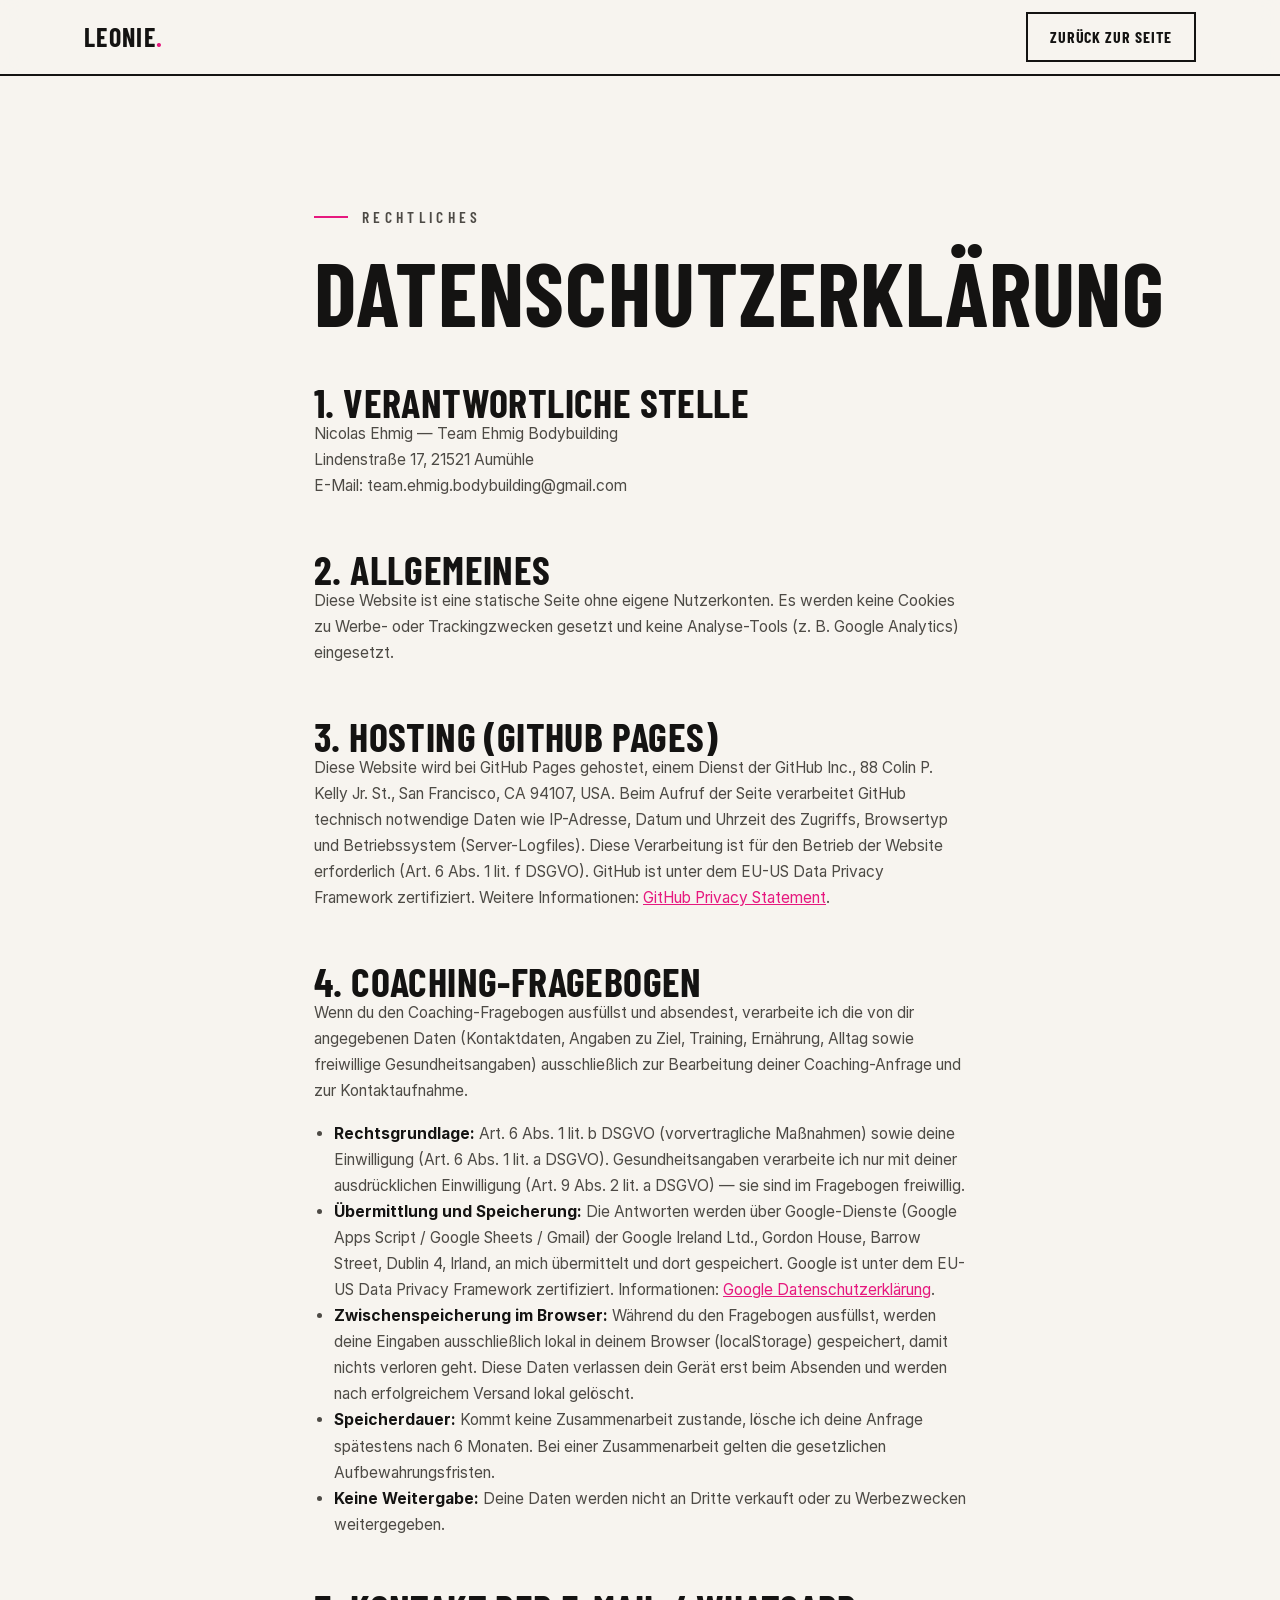
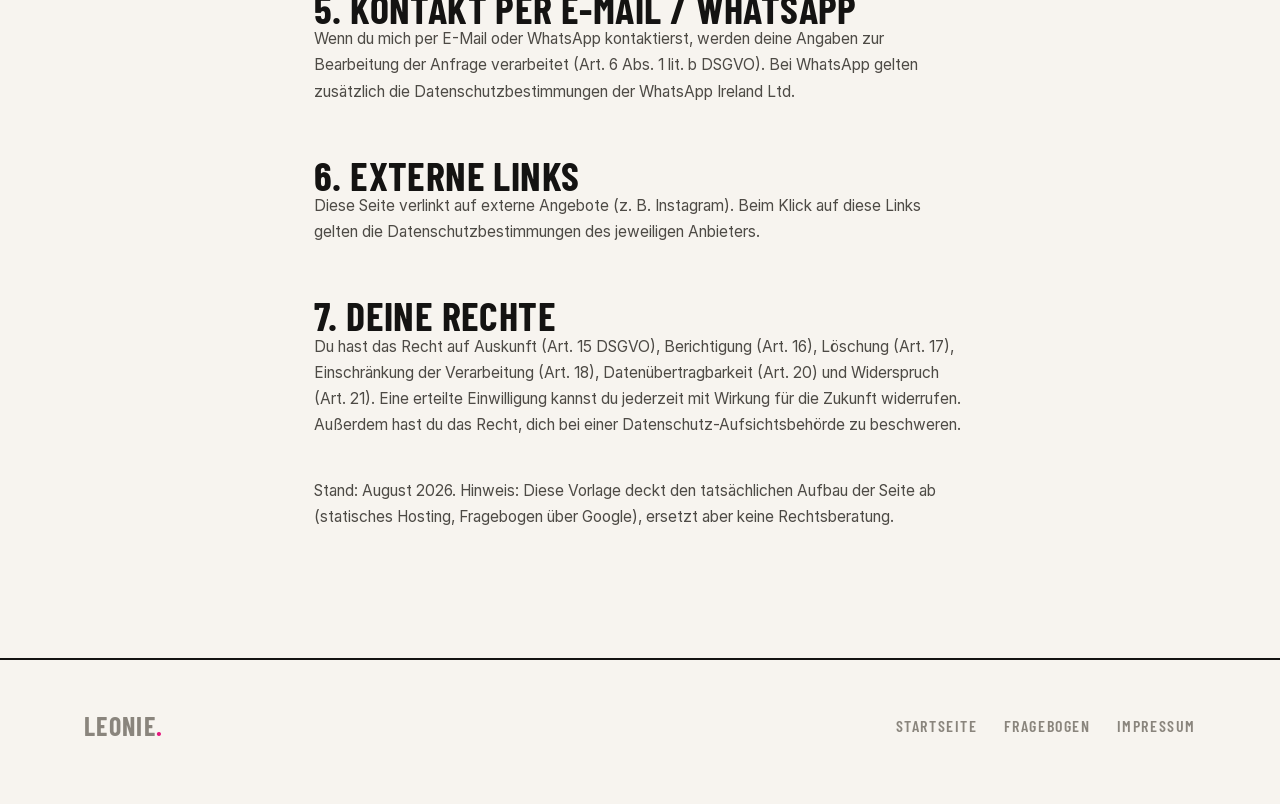
==== datenschutz.html @ c9018545 "Leonie Coaching Website — Launch-Stand" ====
<!DOCTYPE html>
<html lang="de">
<head>
<meta charset="utf-8">
<meta name="viewport" content="width=device-width, initial-scale=1">
<title>Datenschutzerklärung — Leonie</title>
<meta name="robots" content="noindex">
<link rel="icon" href="data:image/svg+xml,<svg xmlns='http://www.w3.org/2000/svg' viewBox='0 0 32 32'><rect width='32' height='32' rx='6' fill='%23141312'/><text x='16' y='23' font-size='20' font-family='sans-serif' font-weight='bold' fill='%23ff2f92' text-anchor='middle'>L</text></svg>">
<link rel="stylesheet" href="assets/css/style.css">
</head>
<body>

<nav class="nav">
  <div class="wrap nav-inner">
    <a class="logo" href="index.html">Leonie<span>.</span></a>
    <div class="nav-links">
      <a class="btn" href="index.html"><span>Zurück zur Seite</span></a>
    </div>
  </div>
</nav>

<main>
  <section>
    <div class="wrap legal">
      <p class="eyebrow">Rechtliches</p>
      <h1>Datenschutzerklärung</h1>

      <h2>1. Verantwortliche Stelle</h2>
      <p>
        Nicolas Ehmig — Team Ehmig Bodybuilding<br>
        Lindenstraße 17, 21521 Aumühle<br>
        E-Mail: team.ehmig.bodybuilding@gmail.com
      </p>

      <h2>2. Allgemeines</h2>
      <p>Diese Website ist eine statische Seite ohne eigene Nutzerkonten. Es werden keine Cookies zu Werbe- oder Trackingzwecken gesetzt und keine Analyse-Tools (z. B. Google Analytics) eingesetzt.</p>

      <h2>3. Hosting (GitHub Pages)</h2>
      <p>Diese Website wird bei GitHub Pages gehostet, einem Dienst der GitHub Inc., 88 Colin P. Kelly Jr. St., San Francisco, CA 94107, USA. Beim Aufruf der Seite verarbeitet GitHub technisch notwendige Daten wie IP-Adresse, Datum und Uhrzeit des Zugriffs, Browsertyp und Betriebssystem (Server-Logfiles). Diese Verarbeitung ist für den Betrieb der Website erforderlich (Art. 6 Abs. 1 lit. f DSGVO). GitHub ist unter dem EU-US Data Privacy Framework zertifiziert. Weitere Informationen: <a href="https://docs.github.com/de/site-policy/privacy-policies/github-general-privacy-statement" target="_blank" rel="noopener">GitHub Privacy Statement</a>.</p>

      <h2>4. Coaching-Fragebogen</h2>
      <p>Wenn du den Coaching-Fragebogen ausfüllst und absendest, verarbeite ich die von dir angegebenen Daten (Kontaktdaten, Angaben zu Ziel, Training, Ernährung, Alltag sowie freiwillige Gesundheitsangaben) ausschließlich zur Bearbeitung deiner Coaching-Anfrage und zur Kontaktaufnahme.</p>
      <ul>
        <li><strong>Rechtsgrundlage:</strong> Art. 6 Abs. 1 lit. b DSGVO (vorvertragliche Maßnahmen) sowie deine Einwilligung (Art. 6 Abs. 1 lit. a DSGVO). Gesundheitsangaben verarbeite ich nur mit deiner ausdrücklichen Einwilligung (Art. 9 Abs. 2 lit. a DSGVO) — sie sind im Fragebogen freiwillig.</li>
        <li><strong>Übermittlung und Speicherung:</strong> Die Antworten werden über Google-Dienste (Google Apps Script / Google Sheets / Gmail) der Google Ireland Ltd., Gordon House, Barrow Street, Dublin 4, Irland, an mich übermittelt und dort gespeichert. Google ist unter dem EU-US Data Privacy Framework zertifiziert. Informationen: <a href="https://policies.google.com/privacy" target="_blank" rel="noopener">Google Datenschutzerklärung</a>.</li>
        <li><strong>Zwischenspeicherung im Browser:</strong> Während du den Fragebogen ausfüllst, werden deine Eingaben ausschließlich lokal in deinem Browser (localStorage) gespeichert, damit nichts verloren geht. Diese Daten verlassen dein Gerät erst beim Absenden und werden nach erfolgreichem Versand lokal gelöscht.</li>
        <li><strong>Speicherdauer:</strong> Kommt keine Zusammenarbeit zustande, lösche ich deine Anfrage spätestens nach 6 Monaten. Bei einer Zusammenarbeit gelten die gesetzlichen Aufbewahrungsfristen.</li>
        <li><strong>Keine Weitergabe:</strong> Deine Daten werden nicht an Dritte verkauft oder zu Werbezwecken weitergegeben.</li>
      </ul>

      <h2>5. Kontakt per E-Mail / WhatsApp</h2>
      <p>Wenn du mich per E-Mail oder WhatsApp kontaktierst, werden deine Angaben zur Bearbeitung der Anfrage verarbeitet (Art. 6 Abs. 1 lit. b DSGVO). Bei WhatsApp gelten zusätzlich die Datenschutzbestimmungen der WhatsApp Ireland Ltd.</p>

      <h2>6. Externe Links</h2>
      <p>Diese Seite verlinkt auf externe Angebote (z. B. Instagram). Beim Klick auf diese Links gelten die Datenschutzbestimmungen des jeweiligen Anbieters.</p>

      <h2>7. Deine Rechte</h2>
      <p>Du hast das Recht auf Auskunft (Art. 15 DSGVO), Berichtigung (Art. 16), Löschung (Art. 17), Einschränkung der Verarbeitung (Art. 18), Datenübertragbarkeit (Art. 20) und Widerspruch (Art. 21). Eine erteilte Einwilligung kannst du jederzeit mit Wirkung für die Zukunft widerrufen. Außerdem hast du das Recht, dich bei einer Datenschutz-Aufsichtsbehörde zu beschweren.</p>

      <p class="foot-note" style="margin-top:40px">Stand: August 2026. Hinweis: Diese Vorlage deckt den tatsächlichen Aufbau der Seite ab (statisches Hosting, Fragebogen über Google), ersetzt aber keine Rechtsberatung.</p>
    </div>
  </section>
</main>

<footer>
  <div class="wrap">
    <div class="foot-inner">
      <a class="logo" href="index.html">Leonie<span>.</span></a>
      <div class="foot-links">
        <a href="index.html">Startseite</a>
        <a href="fragebogen.html">Fragebogen</a>
        <a href="impressum.html">Impressum</a>
      </div>
    </div>
  </div>
</footer>

</body>
</html>
---- assets/css/style.css ----
/* Leonie Coaching v2 — Helles Editorial-System (Magazin-Look) */

@font-face {
  font-family: 'Barlow Condensed';
  src: url('../fonts/BarlowCondensed-Bold.ttf') format('truetype');
  font-weight: 700;
  font-display: swap;
}
@font-face {
  font-family: 'Barlow Condensed';
  src: url('../fonts/BarlowCondensed-SemiBold.ttf') format('truetype');
  font-weight: 600;
  font-display: swap;
}
@font-face {
  font-family: 'Inter';
  src: url('../fonts/Inter-Regular.ttf') format('truetype');
  font-weight: 400;
  font-display: swap;
}
@font-face {
  font-family: 'Inter';
  src: url('../fonts/Inter-Bold.ttf') format('truetype');
  font-weight: 700;
  font-display: swap;
}

:root {
  --paper: #f7f4ef;        /* warmes Papier */
  --paper-2: #efeae2;      /* dunkleres Papier für Wechsel-Sektionen */
  --ink: #141312;          /* fast-schwarze Tinte */
  --ink-soft: #4d4a45;
  --ink-dim: #8a857d;
  --pink: #e6187e;         /* Leonie-Pink, auf Papier leicht vertieft */
  --pink-bright: #ff2f92;
  --pink-soft: rgba(230, 24, 126, 0.09);
  --rule: #d9d2c7;         /* Linien */
  --rule-dark: #141312;
  --maxw: 1240px;
  --pad: clamp(20px, 5vw, 72px);
}

* { box-sizing: border-box; }

html { scroll-behavior: smooth; scroll-padding-top: 92px; }

body {
  margin: 0;
  background: var(--paper);
  color: var(--ink);
  font-family: 'Inter', system-ui, -apple-system, 'Segoe UI', sans-serif;
  font-size: 17px;
  line-height: 1.68;
  -webkit-font-smoothing: antialiased;
}

img { max-width: 100%; display: block; }
a { color: inherit; }

h1, h2, h3, .display {
  font-family: 'Barlow Condensed', 'Inter', sans-serif;
  font-weight: 700;
  text-transform: uppercase;
  letter-spacing: 0.01em;
  line-height: 0.92;
  margin: 0;
}
h1 { font-size: clamp(52px, 10.5vw, 148px); }
h2 { font-size: clamp(40px, 6.5vw, 88px); }
h3 { font-size: clamp(22px, 2.6vw, 30px); line-height: 1.02; text-wrap: balance; }
p { margin: 0 0 1em; color: var(--ink-soft); }
strong { color: var(--ink); }

:focus-visible {
  outline: 2px solid var(--pink);
  outline-offset: 3px;
  border-radius: 2px;
}

.wrap { max-width: var(--maxw); margin: 0 auto; padding: 0 var(--pad); }
section { padding: clamp(72px, 10vw, 140px) 0; }

.eyebrow {
  font-family: 'Barlow Condensed', sans-serif; font-weight: 600;
  font-size: 15px; letter-spacing: 0.28em; text-transform: uppercase;
  color: var(--pink); margin: 0 0 20px; display: flex; align-items: center; gap: 14px;
}
.eyebrow::before { content: ''; width: 34px; height: 2px; background: var(--pink); }
.lead { font-size: clamp(17px, 2vw, 21px); color: var(--ink-soft); max-width: 58ch; }
.accent { color: var(--pink); }

/* Editorial-Linien */
.rule-top { border-top: 2px solid var(--rule-dark); }
.section-head {
  display: flex; justify-content: space-between; align-items: flex-end; gap: 24px;
  border-bottom: 2px solid var(--rule-dark); padding-bottom: 26px; margin-bottom: 0;
}
.section-head .index {
  font-family: 'Barlow Condensed', sans-serif; font-weight: 600;
  font-size: 15px; letter-spacing: .2em; color: var(--ink-dim); white-space: nowrap; padding-bottom: 10px;
}

/* ---------- Buttons ---------- */
.btn {
  display: inline-flex; align-items: center; justify-content: center; gap: 10px;
  padding: 16px 30px; border: 2px solid var(--ink); border-radius: 0;
  font-family: 'Barlow Condensed', sans-serif; font-weight: 700; font-size: 18px;
  letter-spacing: .06em; text-transform: uppercase;
  text-decoration: none; cursor: pointer; background: transparent; color: var(--ink);
  transition: background .2s ease, color .2s ease, transform .2s ease, border-color .2s ease;
  min-height: 48px;
}
.btn:hover { transform: translate(-2px, -2px); box-shadow: 4px 4px 0 var(--ink); }
.btn:active { transform: none; box-shadow: none; }
.btn-primary { background: var(--pink); border-color: var(--pink); color: #fff; }
.btn-primary:hover { box-shadow: 4px 4px 0 var(--ink); }
.btn-lg { padding: 19px 38px; font-size: 20px; }

/* ---------- Nav ---------- */
.nav {
  position: sticky; top: 0; z-index: 50;
  background: rgba(247, 244, 239, .9); backdrop-filter: blur(12px);
  border-bottom: 2px solid var(--rule-dark);
}
.nav-inner { display: flex; align-items: center; justify-content: space-between; height: 74px; }
.logo {
  font-family: 'Barlow Condensed', sans-serif; font-weight: 700; font-size: 26px;
  letter-spacing: .05em; text-decoration: none; text-transform: uppercase;
}
.logo span { color: var(--pink); }
.nav-links { display: flex; align-items: center; gap: 34px; }
.nav-links a:not(.btn) {
  font-family: 'Barlow Condensed', sans-serif; font-weight: 600; font-size: 17px;
  letter-spacing: .1em; text-transform: uppercase;
  color: var(--ink-soft); text-decoration: none; transition: color .15s;
}
.nav-links a:not(.btn):hover { color: var(--ink); }
.nav-links .btn { padding: 10px 22px; font-size: 16px; min-height: 42px; }
.nav-toggle {
  display: none; background: none; border: 0; color: var(--ink); cursor: pointer;
  width: 44px; height: 44px; align-items: center; justify-content: center;
}
.nav-toggle svg { width: 26px; height: 26px; }
.nav-toggle .icon-close { display: none; }
.nav-toggle[aria-expanded="true"] .icon-burger { display: none; }
.nav-toggle[aria-expanded="true"] .icon-close { display: block; }

/* ---------- Hero ---------- */
.hero { padding: clamp(40px, 6vw, 80px) 0 0; overflow: hidden; }
.hero-top { display: grid; grid-template-columns: 1.15fr .85fr; gap: clamp(28px, 4vw, 60px); align-items: end; }
.hero h1 { margin: 10px 0 0; }
.hero h1 .outline {
  color: transparent; -webkit-text-stroke: 2px var(--ink);
}
.hero-side { padding-bottom: 14px; }
.hero-side .lead { margin-bottom: 26px; }
.hero-cta { display: flex; flex-wrap: wrap; gap: 14px; }
.hero-media {
  margin-top: clamp(36px, 5vw, 64px);
  display: grid; grid-template-columns: 2fr 1fr; gap: 2px;
  border-top: 2px solid var(--rule-dark);
}
.hero-media figure { margin: 0; position: relative; overflow: hidden; background: var(--paper-2); }
.hero-media img { width: 100%; height: 100%; object-fit: cover; aspect-ratio: 16/10; }
.hero-media figure:last-child img { aspect-ratio: auto; }
.hero-media figcaption {
  position: absolute; left: 0; bottom: 0; background: var(--paper); color: var(--ink);
  font-family: 'Barlow Condensed', sans-serif; font-weight: 600; font-size: 14px;
  letter-spacing: .16em; text-transform: uppercase; padding: 8px 16px;
}
.hero-badge {
  position: absolute; right: 14px; top: 14px;
  background: var(--pink); color: #fff;
  font-family: 'Barlow Condensed', sans-serif; font-weight: 700; font-size: 15px;
  letter-spacing: .1em; text-transform: uppercase; padding: 8px 14px;
  display: flex; align-items: center; gap: 8px;
}
.dot-live { width: 8px; height: 8px; border-radius: 50%; background: #fff; animation: pulse 1.8s ease-in-out infinite; }
@keyframes pulse { 0%,100%{opacity:1} 50%{opacity:.35} }

/* ---------- Stat-Leiste ---------- */
.trust { border-top: 2px solid var(--rule-dark); border-bottom: 2px solid var(--rule-dark); background: var(--paper); }
.trust-inner { display: grid; grid-template-columns: repeat(4, 1fr); }
.trust-item {
  font-size: 14px; color: var(--ink-soft); padding: 26px 22px;
  border-left: 1px solid var(--rule);
}
.trust-item:first-child { border-left: 0; }
.trust-item b {
  display: block; font-family: 'Barlow Condensed', sans-serif; font-weight: 700;
  font-size: clamp(30px, 3.4vw, 44px); color: var(--ink); text-transform: uppercase;
  line-height: 1; margin-bottom: 6px;
}
.trust-item b .counter { color: var(--pink); }

/* ---------- Editorial-Listen (Für wen) ---------- */
.ed-list { border-top: 2px solid var(--rule-dark); margin-top: 0; }
.ed-item {
  display: grid; grid-template-columns: 110px 1fr 1.3fr; gap: clamp(18px, 3vw, 48px);
  padding: clamp(28px, 4vw, 44px) 0; border-bottom: 1px solid var(--rule);
  align-items: start; transition: background .25s;
}
.ed-item:hover { background: var(--pink-soft); }
.ed-num {
  font-family: 'Barlow Condensed', sans-serif; font-weight: 700;
  font-size: clamp(44px, 6vw, 76px); line-height: .85;
  color: transparent; -webkit-text-stroke: 1.5px var(--ink-dim);
  transition: color .3s, -webkit-text-stroke-color .3s;
}
.ed-item:hover .ed-num { color: var(--pink); -webkit-text-stroke-color: var(--pink); }
.ed-item h3 { padding-top: 6px; }
.ed-item p { margin: 0; padding-top: 6px; }

/* ---------- Pakete ---------- */
.pkg-grid { display: grid; grid-template-columns: repeat(2, 1fr); gap: 2px; background: var(--rule-dark); border: 2px solid var(--rule-dark); margin-top: 0; }
.pkg {
  background: var(--paper); padding: clamp(28px, 3.6vw, 46px);
  display: flex; flex-direction: column; position: relative; transition: background .25s;
}
.pkg:hover { background: #fffdf9; }
.pkg.featured { background: var(--ink); color: var(--paper); }
.pkg.featured h3 { color: var(--paper); }
.pkg.featured p, .pkg.featured li { color: #b8b3ab; }
.pkg-tag {
  position: absolute; top: 0; right: 0; background: var(--pink); color: #fff;
  font-family: 'Barlow Condensed', sans-serif; font-weight: 700; font-size: 14px;
  letter-spacing: .14em; text-transform: uppercase; padding: 7px 14px;
}
.pkg .kicker {
  font-family: 'Barlow Condensed', sans-serif; font-weight: 600; font-size: 15px;
  letter-spacing: .18em; text-transform: uppercase; color: var(--pink); margin: 0 0 10px;
}
.pkg h3 { font-size: clamp(26px, 3vw, 38px); margin-bottom: 6px; }
.pkg .price { font-size: 14px; color: var(--ink-dim); margin: 0 0 18px; }
.pkg.featured .price { color: #8a857d; }
.pkg ul { list-style: none; margin: 0 0 28px; padding: 0; }
.pkg li { position: relative; padding: 9px 0 9px 26px; font-size: 15.5px; color: var(--ink-soft); border-bottom: 1px dashed var(--rule); }
.pkg.featured li { border-bottom-color: #2e2c29; }
.pkg li::before { content: '→'; position: absolute; left: 0; top: 8px; color: var(--pink); font-weight: 700; }
.pkg .btn { margin-top: auto; align-self: flex-start; }
.pkg.featured .btn { border-color: var(--paper); color: var(--paper); }
.pkg.featured .btn:hover { box-shadow: 4px 4px 0 var(--pink); }
.pkg.featured .btn.btn-primary { background: var(--pink); border-color: var(--pink); color: #fff; }

/* ---------- Ablauf ---------- */
.steps { counter-reset: step; border-top: 2px solid var(--rule-dark); }
.step {
  display: grid; grid-template-columns: 140px 1fr; gap: clamp(20px, 4vw, 56px);
  padding: clamp(30px, 4vw, 46px) 0; border-bottom: 1px solid var(--rule); align-items: start;
  position: relative;
}
.step-n {
  font-family: 'Barlow Condensed', sans-serif; font-weight: 700;
  font-size: clamp(56px, 8vw, 110px); line-height: .8; color: var(--pink);
}
.step h3 { margin-bottom: 10px; }
.step p { margin: 0; max-width: 62ch; }
.step-tag {
  position: absolute; right: 0; top: clamp(30px, 4vw, 46px);
  font-family: 'Barlow Condensed', sans-serif; font-weight: 600; font-size: 14px;
  letter-spacing: .18em; text-transform: uppercase; color: var(--ink-dim);
}

/* ---------- Quote-Spread ---------- */
.quote { padding: 0; }
.quote-inner {
  position: relative; min-height: 70vh; display: flex; align-items: flex-end;
  background-image: linear-gradient(0deg, rgba(20, 19, 18, .55) 0%, rgba(20, 19, 18, .08) 55%), url('../img/hero-bw.jpg');
  background-size: cover; background-position: 50% 18%;
  border-top: 2px solid var(--rule-dark); border-bottom: 2px solid var(--rule-dark);
}
.quote-text { padding: clamp(44px, 7vw, 96px) 0; max-width: 900px; }
.quote-text p {
  font-family: 'Barlow Condensed', sans-serif; font-weight: 700; text-transform: uppercase;
  color: #fff; font-size: clamp(36px, 6vw, 84px); line-height: .92; margin: 0 0 18px;
}
.quote-text p .accent { color: var(--pink-bright); }
.quote-text cite {
  font-style: normal; font-family: 'Barlow Condensed', sans-serif; font-weight: 600;
  font-size: 16px; letter-spacing: .22em; text-transform: uppercase; color: #fff;
}

/* ---------- Split (Über mich / Prinzipien) ---------- */
.split { display: grid; grid-template-columns: .9fr 1.1fr; gap: clamp(32px, 5vw, 72px); align-items: center; }
.split.reverse .split-media { order: 2; }
.split-media { position: relative; }
.split-media img { width: 100%; aspect-ratio: 4/5; object-fit: cover; border: 2px solid var(--rule-dark); }
.split-media::after {
  content: ''; position: absolute; inset: 14px -14px -14px 14px; z-index: -1;
  background: var(--pink); opacity: .9;
}
.split-body ul { list-style: none; padding: 0; margin: 26px 0 0; }
.split-body li {
  position: relative; padding: 12px 0 12px 30px; color: var(--ink-soft);
  border-bottom: 1px solid var(--rule);
}
.split-body li::before { content: ''; position: absolute; left: 0; top: 21px; width: 16px; height: 3px; background: var(--pink); }

/* ---------- FAQ ---------- */
.faq { border-top: 2px solid var(--rule-dark); }
.faq details { border-bottom: 1px solid var(--rule); }
.faq summary {
  list-style: none; cursor: pointer; padding: 26px 48px 26px 0; position: relative;
  font-family: 'Barlow Condensed', sans-serif; font-weight: 700; font-size: clamp(19px, 2.2vw, 25px);
  text-transform: uppercase; letter-spacing: .02em;
}
.faq summary::-webkit-details-marker { display: none; }
.faq summary::after {
  content: '+'; position: absolute; right: 4px; top: 18px; font-size: 32px;
  color: var(--pink); font-weight: 400; transition: transform .2s;
}
.faq details[open] summary::after { content: '–'; }
.faq details p { padding: 0 48px 26px 0; margin: 0; max-width: 70ch; }
.faq a { color: var(--pink); }

/* ---------- CTA ---------- */
.cta { padding-bottom: clamp(72px, 10vw, 140px); }
.cta-box {
  border: 2px solid var(--rule-dark); background: var(--ink); color: var(--paper);
  padding: clamp(44px, 7vw, 88px) clamp(24px, 5vw, 72px);
  position: relative; overflow: hidden; text-align: center;
}
.cta-box h2 { color: var(--paper); }
.cta-box h2 .accent { color: var(--pink-bright); }
.cta-box .lead { color: #b8b3ab; margin: 22px auto 34px; }
.cta-box .btn { border-color: var(--pink); background: var(--pink); color: #fff; }
.cta-box .btn:hover { box-shadow: 4px 4px 0 var(--paper); }

/* ---------- Footer ---------- */
footer { border-top: 2px solid var(--rule-dark); padding: 44px 0 56px; background: var(--paper); }
.foot-inner { display: flex; flex-wrap: wrap; gap: 20px; justify-content: space-between; align-items: center; }
.foot-links { display: flex; gap: 26px; flex-wrap: wrap; }
footer a {
  color: var(--ink-dim); font-family: 'Barlow Condensed', sans-serif; font-weight: 600;
  font-size: 16px; letter-spacing: .1em; text-transform: uppercase; text-decoration: none;
}
footer a:hover { color: var(--ink); }
.foot-note { font-size: 12.5px; color: var(--ink-dim); margin: 24px 0 0; max-width: 76ch; }

/* ---------- Sticky-CTA (mobil) ---------- */
.sticky-cta {
  position: fixed; left: 0; right: 0; bottom: 0; z-index: 60;
  padding: 12px var(--pad) calc(12px + env(safe-area-inset-bottom));
  background: rgba(247, 244, 239, .94); backdrop-filter: blur(12px);
  border-top: 2px solid var(--rule-dark);
  transform: translateY(110%); transition: transform .45s cubic-bezier(.16, .84, .3, 1);
  display: none;
}
.sticky-cta.show { transform: none; }
.sticky-cta .btn { width: 100%; }
@media (max-width: 900px) {
  .sticky-cta { display: block; }
  body.has-sticky-cta footer { padding-bottom: 130px; }
}

/* ---------- Stimmen ---------- */
.proof-card { border: 2px solid var(--rule-dark); background: #fffdf9; padding: 28px; margin: 0; }
.proof-card blockquote { margin: 0 0 18px; font-size: 16.5px; color: var(--ink-soft); font-style: italic; }
.proof-card figcaption { display: flex; align-items: center; gap: 12px; font-size: 14px; font-weight: 700; }
.proof-card figcaption small { display: block; font-weight: 400; color: var(--ink-dim); }
.proof-avatar {
  width: 42px; height: 42px; border-radius: 50%; background: var(--pink-soft);
  border: 2px solid var(--pink); display: grid; place-items: center;
  font-family: 'Barlow Condensed', sans-serif; font-weight: 700; color: var(--pink);
}
.grid-3 { display: grid; grid-template-columns: repeat(3, 1fr); gap: 20px; margin-top: 44px; }

/* ---------- Rechtstexte ---------- */
.legal { max-width: 780px; }
.legal h1 { font-size: clamp(40px, 7vw, 92px); }
.legal h2 { margin-top: 52px; font-size: clamp(26px, 3.4vw, 40px); }
.legal h3 { margin-top: 30px; font-size: 20px; }
.legal p, .legal li { color: var(--ink-soft); font-size: 15.5px; }
.legal ul { padding-left: 20px; }
.legal a { color: var(--pink); }
.todo { background: var(--pink-soft); border-left: 3px solid var(--pink); padding: 2px 8px; color: var(--ink); }

/* ---------- Reveal-Basis ---------- */
.reveal { opacity: 0; transform: translateY(18px); transition: opacity .7s ease, transform .7s ease; }
.reveal.in { opacity: 1; transform: none; }
@media (prefers-reduced-motion: reduce) {
  .reveal { opacity: 1; transform: none; transition: none; }
  html { scroll-behavior: auto; }
}

/* ---------- Responsive ---------- */
@media (max-width: 900px) {
  .hero-top, .split, .pkg-grid { grid-template-columns: 1fr; }
  .split.reverse .split-media { order: 0; }
  .hero-media { grid-template-columns: 1fr; }
  .hero-media figure:last-child { display: none; }
  .trust-inner { grid-template-columns: repeat(2, 1fr); }
  .trust-item:nth-child(3) { border-left: 0; }
  .trust-item { border-top: 1px solid var(--rule); }
  .trust-item:nth-child(-n+2) { border-top: 0; }
  .ed-item { grid-template-columns: 64px 1fr; }
  .ed-item p { grid-column: 2; }
  .step { grid-template-columns: 76px 1fr; }
  .step-tag { display: none; }
  .grid-3 { grid-template-columns: 1fr; }
  .section-head { flex-direction: column; align-items: flex-start; gap: 8px; }
  .nav-toggle { display: flex; }
  .nav-links {
    position: absolute; top: 74px; left: 0; right: 0; flex-direction: column;
    align-items: stretch; gap: 0; background: var(--paper); border-bottom: 2px solid var(--rule-dark);
    padding: 8px var(--pad) 22px; display: none;
  }
  .nav-links.open { display: flex; }
  .nav-links a:not(.btn) { padding: 15px 0; border-bottom: 1px solid var(--rule); font-size: 19px; }
  .nav-links .btn { margin-top: 16px; }
  .quote-inner { background-position: 62% 14%; min-height: 78vh; }
}
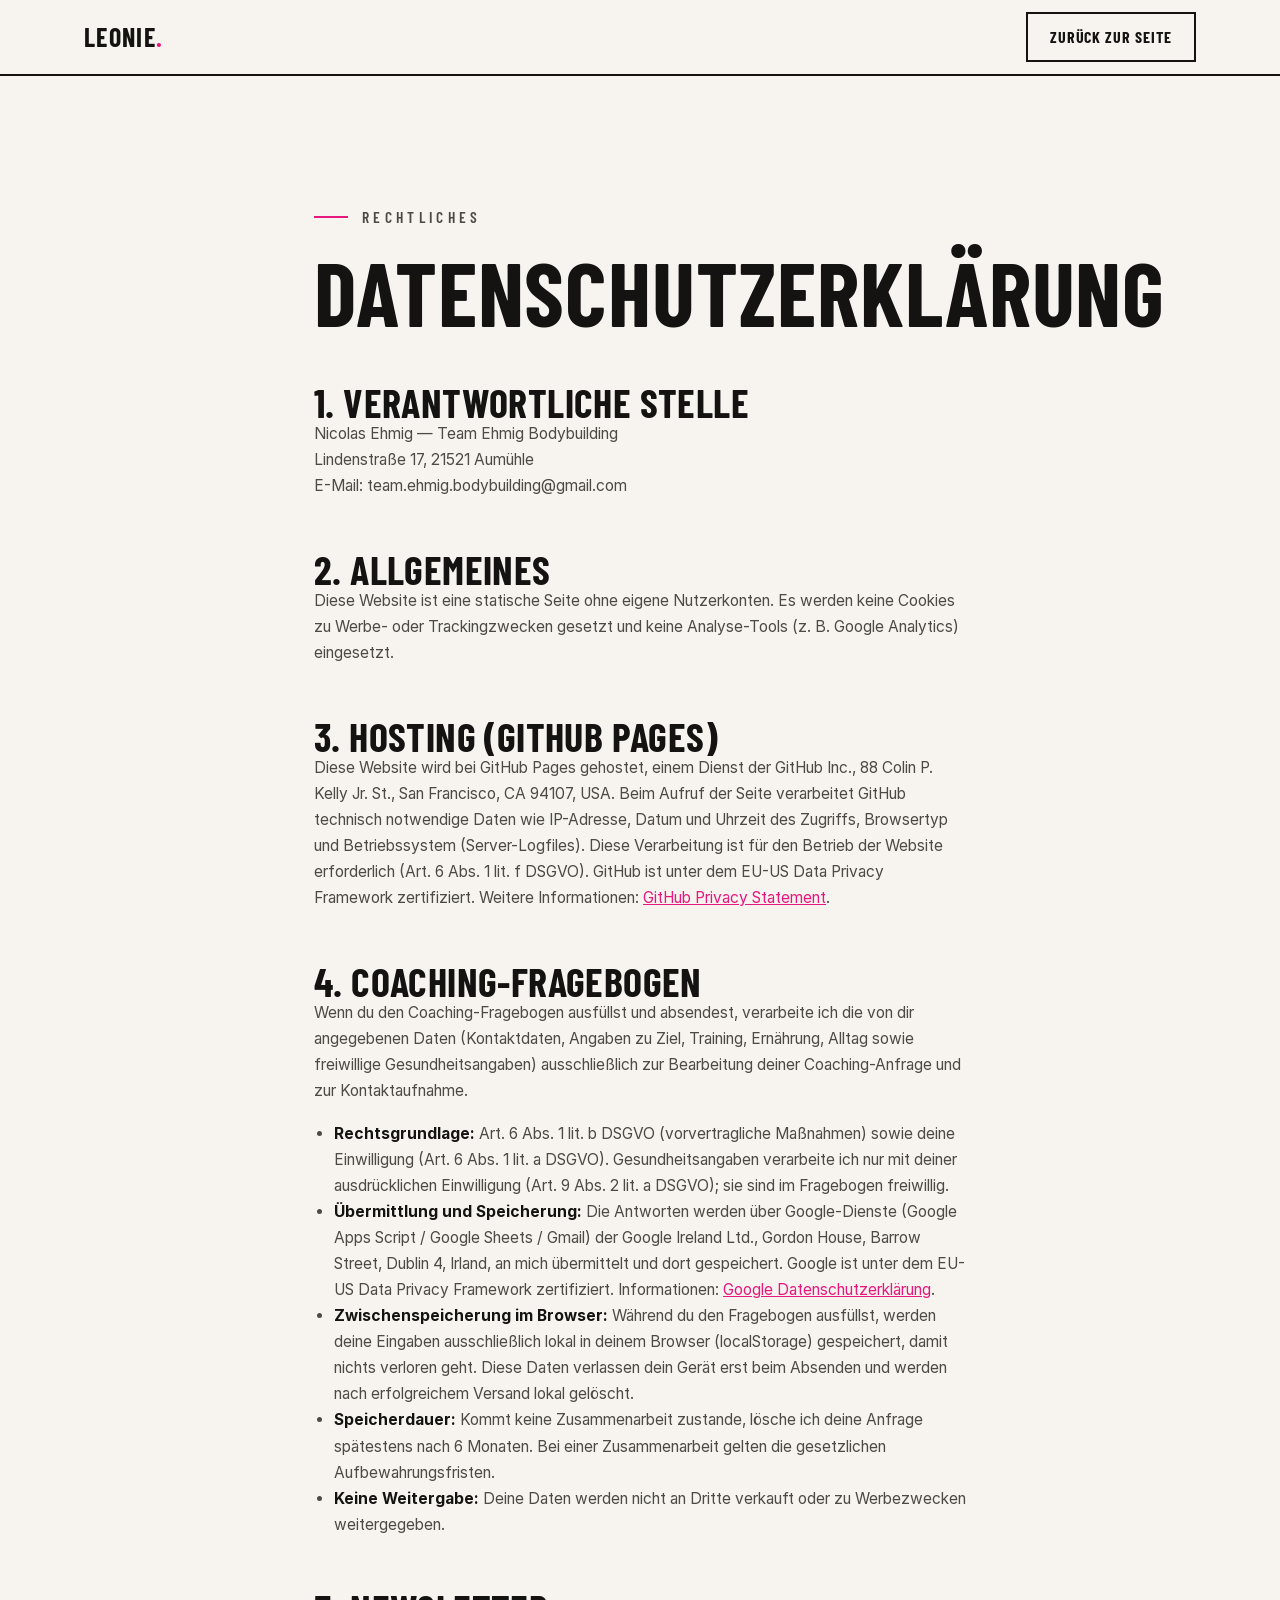
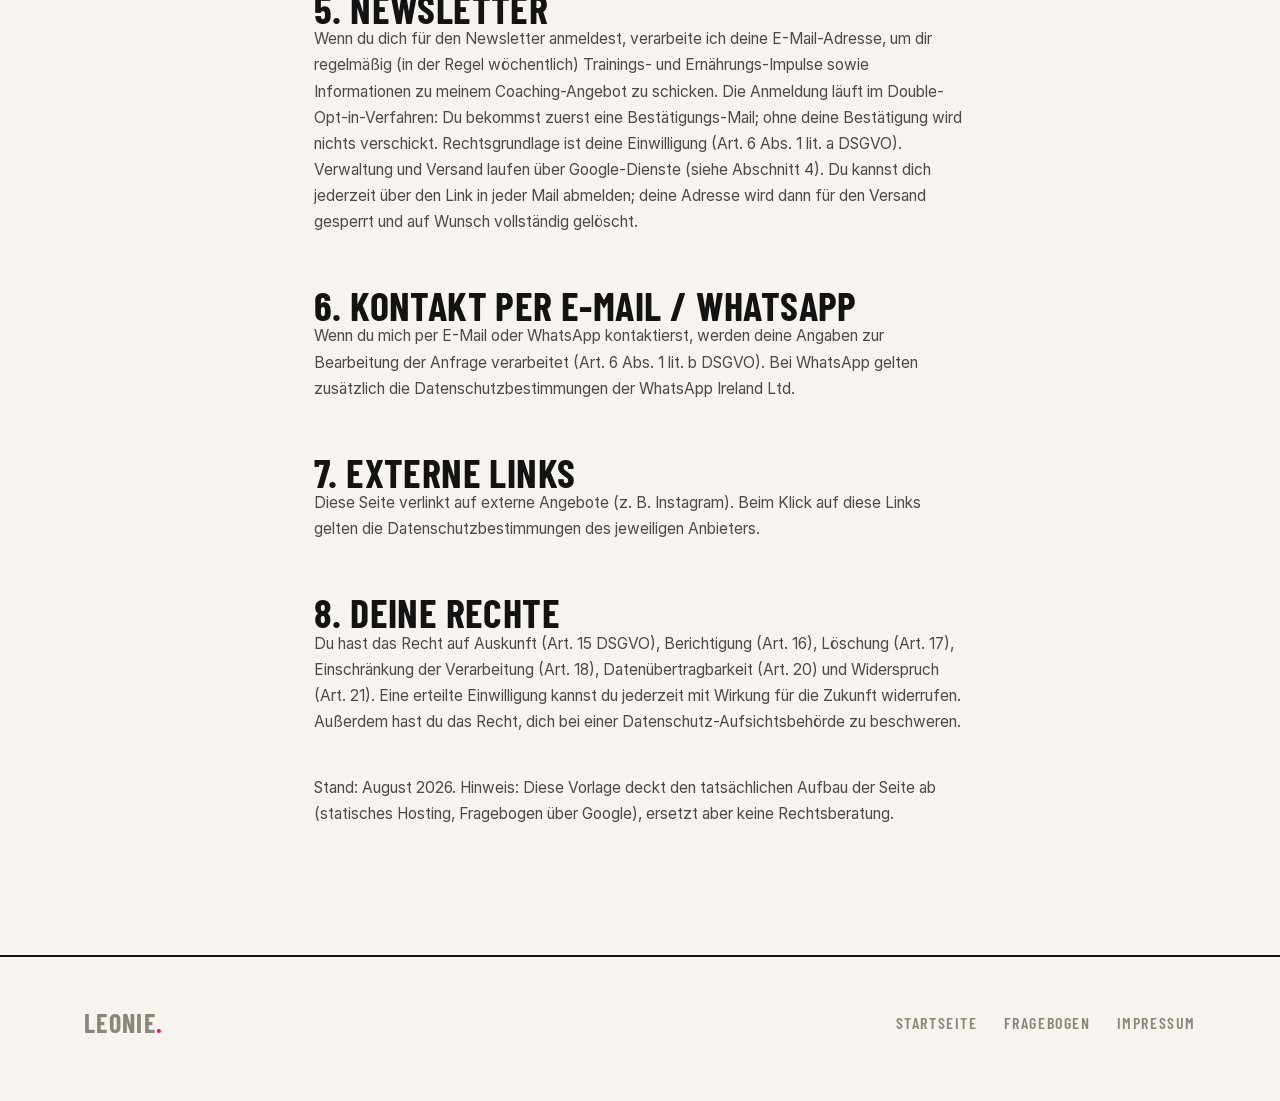
==== commit 7efaa5e2: "Newsletter-System: Double-Opt-in, Wochenversand, Datenschutz-Abschnitt" ====
--- a/datenschutz.html
+++ b/datenschutz.html
@@ -41,20 +41,23 @@
       <h2>4. Coaching-Fragebogen</h2>
       <p>Wenn du den Coaching-Fragebogen ausfüllst und absendest, verarbeite ich die von dir angegebenen Daten (Kontaktdaten, Angaben zu Ziel, Training, Ernährung, Alltag sowie freiwillige Gesundheitsangaben) ausschließlich zur Bearbeitung deiner Coaching-Anfrage und zur Kontaktaufnahme.</p>
       <ul>
-        <li><strong>Rechtsgrundlage:</strong> Art. 6 Abs. 1 lit. b DSGVO (vorvertragliche Maßnahmen) sowie deine Einwilligung (Art. 6 Abs. 1 lit. a DSGVO). Gesundheitsangaben verarbeite ich nur mit deiner ausdrücklichen Einwilligung (Art. 9 Abs. 2 lit. a DSGVO) — sie sind im Fragebogen freiwillig.</li>
+        <li><strong>Rechtsgrundlage:</strong> Art. 6 Abs. 1 lit. b DSGVO (vorvertragliche Maßnahmen) sowie deine Einwilligung (Art. 6 Abs. 1 lit. a DSGVO). Gesundheitsangaben verarbeite ich nur mit deiner ausdrücklichen Einwilligung (Art. 9 Abs. 2 lit. a DSGVO); sie sind im Fragebogen freiwillig.</li>
         <li><strong>Übermittlung und Speicherung:</strong> Die Antworten werden über Google-Dienste (Google Apps Script / Google Sheets / Gmail) der Google Ireland Ltd., Gordon House, Barrow Street, Dublin 4, Irland, an mich übermittelt und dort gespeichert. Google ist unter dem EU-US Data Privacy Framework zertifiziert. Informationen: <a href="https://policies.google.com/privacy" target="_blank" rel="noopener">Google Datenschutzerklärung</a>.</li>
         <li><strong>Zwischenspeicherung im Browser:</strong> Während du den Fragebogen ausfüllst, werden deine Eingaben ausschließlich lokal in deinem Browser (localStorage) gespeichert, damit nichts verloren geht. Diese Daten verlassen dein Gerät erst beim Absenden und werden nach erfolgreichem Versand lokal gelöscht.</li>
         <li><strong>Speicherdauer:</strong> Kommt keine Zusammenarbeit zustande, lösche ich deine Anfrage spätestens nach 6 Monaten. Bei einer Zusammenarbeit gelten die gesetzlichen Aufbewahrungsfristen.</li>
         <li><strong>Keine Weitergabe:</strong> Deine Daten werden nicht an Dritte verkauft oder zu Werbezwecken weitergegeben.</li>
       </ul>
 
-      <h2>5. Kontakt per E-Mail / WhatsApp</h2>
+      <h2>5. Newsletter</h2>
+      <p>Wenn du dich für den Newsletter anmeldest, verarbeite ich deine E-Mail-Adresse, um dir regelmäßig (in der Regel wöchentlich) Trainings- und Ernährungs-Impulse sowie Informationen zu meinem Coaching-Angebot zu schicken. Die Anmeldung läuft im Double-Opt-in-Verfahren: Du bekommst zuerst eine Bestätigungs-Mail; ohne deine Bestätigung wird nichts verschickt. Rechtsgrundlage ist deine Einwilligung (Art. 6 Abs. 1 lit. a DSGVO). Verwaltung und Versand laufen über Google-Dienste (siehe Abschnitt 4). Du kannst dich jederzeit über den Link in jeder Mail abmelden; deine Adresse wird dann für den Versand gesperrt und auf Wunsch vollständig gelöscht.</p>
+
+      <h2>6. Kontakt per E-Mail / WhatsApp</h2>
       <p>Wenn du mich per E-Mail oder WhatsApp kontaktierst, werden deine Angaben zur Bearbeitung der Anfrage verarbeitet (Art. 6 Abs. 1 lit. b DSGVO). Bei WhatsApp gelten zusätzlich die Datenschutzbestimmungen der WhatsApp Ireland Ltd.</p>
 
-      <h2>6. Externe Links</h2>
+      <h2>7. Externe Links</h2>
       <p>Diese Seite verlinkt auf externe Angebote (z. B. Instagram). Beim Klick auf diese Links gelten die Datenschutzbestimmungen des jeweiligen Anbieters.</p>
 
-      <h2>7. Deine Rechte</h2>
+      <h2>8. Deine Rechte</h2>
       <p>Du hast das Recht auf Auskunft (Art. 15 DSGVO), Berichtigung (Art. 16), Löschung (Art. 17), Einschränkung der Verarbeitung (Art. 18), Datenübertragbarkeit (Art. 20) und Widerspruch (Art. 21). Eine erteilte Einwilligung kannst du jederzeit mit Wirkung für die Zukunft widerrufen. Außerdem hast du das Recht, dich bei einer Datenschutz-Aufsichtsbehörde zu beschweren.</p>
 
       <p class="foot-note" style="margin-top:40px">Stand: August 2026. Hinweis: Diese Vorlage deckt den tatsächlichen Aufbau der Seite ab (statisches Hosting, Fragebogen über Google), ersetzt aber keine Rechtsberatung.</p>
